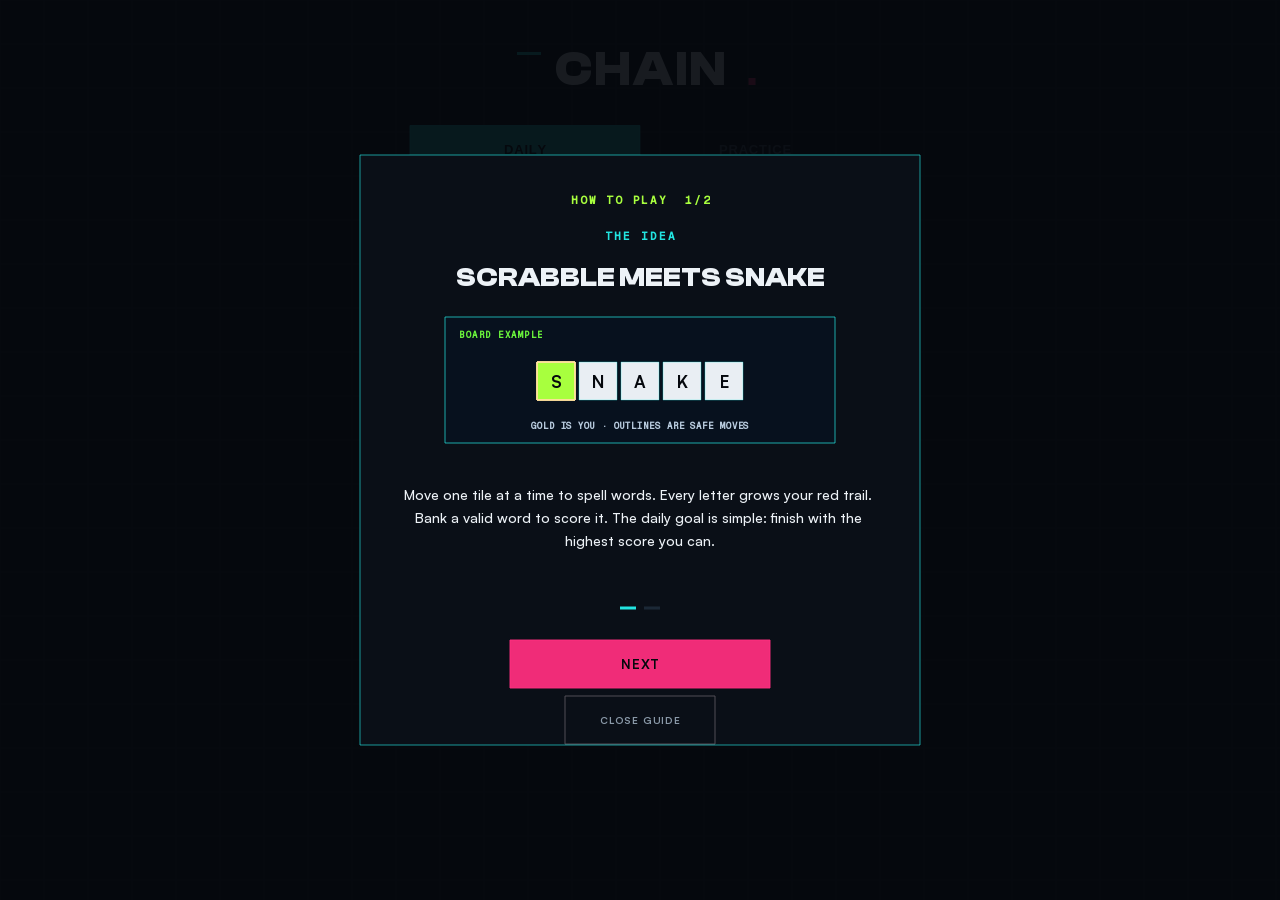
==== index.html @ cb16b229 "Build CHAIN daily word game" ====
<!doctype html>
<html lang="en">
  <head>
    <meta charset="UTF-8">
    <meta name="viewport" content="width=device-width, initial-scale=1.0, viewport-fit=cover">
    <title>CHAIN</title>
    <link rel="icon" type="image/png" href="assets/brand/chain-app-icon.png">
    <link rel="stylesheet" href="css/tokens.css?v=13">
    <link rel="stylesheet" href="css/app.css?v=13">
  </head>
  <body>
    <main id="game" aria-label="CHAIN word puzzle game"></main>
    <section id="loading" aria-live="polite">
      <h1 class="loading-title">CHAIN</h1>
      <div class="loading-track" aria-hidden="true"><div id="loading-bar"></div></div>
      <p id="loading-status">Building the word grid…</p>
    </section>

    <script>window.CHAIN_CONFIG = { supabaseUrl: "", supabaseAnonKey: "", authRedirectUrl: "" };</script>
    <script src="vendor/supabase.js"></script>
    <script src="vendor/phaser.min.js"></script>
    <script src="js/words.js?v=13"></script>
    <script src="js/board.js?v=13"></script>
    <script src="js/ads.js?v=13"></script>
    <script src="js/online.js?v=13"></script>
    <script src="js/snake.js?v=13"></script>
    <script src="js/ui.js?v=13"></script>
    <script src="js/main.js?v=13"></script>
  </body>
</html>
---- css/tokens.css ----
:root {
  color-scheme: dark;

  --bg-base: #05080D;
  --bg-panel: #0A0F17;
  --bg-elevated: #111925;
  --grid-line: #1B2836;

  --ink-primary: #EDF2F7;
  --ink-secondary: #8A99A8;
  --ink-tertiary: #4E5C6B;

  --accent-cyan: #22E4E0;
  --accent-magenta: #FF2E7E;
  --accent-lime: #A8FF3E;

  --tile-face: #E9EEF3;
  --tile-letter: #05080D;
  --tile-body: #16222F;
  --tile-body-ink: #5B6B7A;

  --glow-cyan: 0 0 12px rgba(34, 228, 224, 0.35);
  --glow-magenta: 0 0 16px rgba(255, 46, 126, 0.40);
  --glow-lime: 0 0 12px rgba(168, 255, 62, 0.35);
  --glow-soft: 0 0 24px rgba(34, 228, 224, 0.12);

  --s-1: 4px;
  --s-2: 8px;
  --s-3: 12px;
  --s-4: 16px;
  --s-5: 24px;
  --s-6: 32px;
  --s-7: 48px;
  --s-8: 64px;

  --r-sm: 3px;
  --r-md: 5px;
  --r-lg: 8px;
  --r-pill: 999px;

  --border-subtle: 1px solid rgba(237, 242, 247, 0.08);
  --border-active: 1px solid rgba(34, 228, 224, 0.45);

  --t-display: 44px;
  --t-h1: 28px;
  --t-h2: 20px;
  --t-body: 15px;
  --t-label: 12px;
  --t-micro: 11px;

  --dur-fast: 120ms;
  --dur-base: 220ms;
  --dur-slow: 400ms;
  --ease-out: cubic-bezier(0.22, 1, 0.36, 1);
  --ease-inout: cubic-bezier(0.65, 0, 0.35, 1);

  --content-max: 460px;
  --touch-min: 48px;
}

:root[data-high-contrast="true"] {
  --ink-secondary: #B8C4D0;
  --grid-line: #31465A;
  --glow-cyan: none;
  --glow-magenta: none;
  --glow-lime: none;
  --glow-soft: none;
}
---- css/app.css ----
@font-face {
  font-family: "Clash Display";
  src: url("../assets/fonts/clash-display-700.woff2") format("woff2");
  font-style: normal;
  font-weight: 700;
  font-display: block;
}

@font-face {
  font-family: "Satoshi";
  src: url("../assets/fonts/satoshi-500.woff2") format("woff2");
  font-style: normal;
  font-weight: 500;
  font-display: swap;
}

@font-face {
  font-family: "Satoshi";
  src: url("../assets/fonts/satoshi-700.woff2") format("woff2");
  font-style: normal;
  font-weight: 700;
  font-display: swap;
}

@font-face {
  font-family: "Geist Mono";
  src: url("../assets/fonts/geist-mono-500.woff2") format("woff2");
  font-style: normal;
  font-weight: 500;
  font-display: swap;
}

* {
  box-sizing: border-box;
}

html,
body {
  width: 100%;
  height: 100%;
  min-height: 100%;
  margin: 0;
  overflow: hidden;
  overscroll-behavior: none;
  -webkit-text-size-adjust: 100%;
  background-color: var(--bg-base);
  background-image:
    linear-gradient(color-mix(in srgb, var(--grid-line) 35%, transparent) 1px, transparent 1px),
    linear-gradient(90deg, color-mix(in srgb, var(--grid-line) 35%, transparent) 1px, transparent 1px);
  background-size: 44px 44px, 44px 44px;
  color: var(--ink-primary);
  font-family: "Satoshi", sans-serif;
}

body {
  display: grid;
  place-items: center;
}

#game {
  width: 100%;
  height: 100dvh;
  min-height: 100dvh;
  touch-action: none;
}

#game canvas {
  display: block;
  width: 100% !important;
  height: 100% !important;
  image-rendering: auto;
  touch-action: none;
}

#loading {
  position: fixed;
  inset: 0;
  z-index: 10;
  display: grid;
  place-content: center;
  gap: var(--s-4);
  text-align: center;
  background: var(--bg-base);
  transition: opacity var(--dur-base) var(--ease-out);
}

#loading.hidden {
  pointer-events: none;
  opacity: 0;
}

.loading-title {
  margin: 0;
  color: var(--accent-cyan);
  font-family: "Clash Display", sans-serif;
  font-size: clamp(var(--t-display), 10vw, var(--s-8));
  font-weight: 700;
  letter-spacing: 0.12em;
  line-height: 0.95;
  text-shadow: var(--glow-cyan);
}

.loading-track {
  width: min(72vw, 320px);
  height: var(--s-1);
  overflow: hidden;
  border-radius: var(--r-pill);
  background: var(--bg-elevated);
}

#loading-bar {
  width: 8%;
  height: 100%;
  border-radius: inherit;
  background: var(--accent-magenta);
  box-shadow: var(--glow-magenta);
  transition: width var(--dur-base) var(--ease-out);
}

#loading-status {
  margin: 0;
  color: var(--ink-secondary);
  font-size: var(--t-body);
}

@media (prefers-reduced-motion: reduce) {
  #loading,
  #loading-bar {
    transition-duration: 0ms;
  }
}

.test-ad {
  position: fixed;
  inset: 0;
  z-index: 100;
  display: grid;
  place-content: center;
  gap: var(--s-3);
  padding: var(--s-6);
  background: #020305;
  color: var(--ink-primary);
  text-align: center;
}

.test-ad strong {
  color: var(--accent-magenta);
  font-family: "Clash Display", sans-serif;
  font-size: var(--t-h1);
}

.test-ad span,
.test-ad small {
  font-family: "Geist Mono", monospace;
  letter-spacing: 0.1em;
}

.online-panel {
  position: fixed;
  inset: 0;
  z-index: 90;
  display: grid;
  place-items: center;
  padding: max(24px, env(safe-area-inset-top)) 24px max(24px, env(safe-area-inset-bottom));
  background: rgba(2, 4, 7, 0.9);
}

.online-panel[hidden] {
  display: none;
}

.online-card {
  position: relative;
  width: min(100%, var(--content-max));
  max-height: min(720px, 90dvh);
  overflow: auto;
  border: var(--border-active);
  border-radius: var(--r-md);
  padding: 40px 24px 24px;
  background: var(--bg-panel);
  box-shadow: var(--glow-soft);
}

.online-close {
  position: absolute;
  top: 8px;
  right: 8px;
  width: 48px;
  height: 48px;
  border: 0;
  background: transparent;
  color: var(--ink-secondary);
  font: 500 30px/1 "Satoshi", sans-serif;
}

.online-kicker {
  margin: 0 0 8px;
  color: var(--accent-lime);
  font: 500 var(--t-micro)/1.2 "Geist Mono", monospace;
  letter-spacing: 0.14em;
}

.online-card h2 {
  margin: 0 0 12px;
  color: var(--ink-primary);
  font: 700 var(--t-h1)/1.05 "Clash Display", sans-serif;
}

.online-card p {
  margin: 0 0 20px;
  color: var(--ink-secondary);
  font-size: 14px;
  line-height: 1.55;
}

.online-card form {
  display: grid;
  gap: 16px;
}

.online-card label {
  display: grid;
  gap: 7px;
  color: var(--ink-secondary);
  font: 500 var(--t-micro)/1.2 "Geist Mono", monospace;
  letter-spacing: 0.1em;
}

.online-card input {
  width: 100%;
  min-height: 50px;
  border: var(--border-subtle);
  border-radius: var(--r-sm);
  padding: 0 14px;
  background: var(--bg-elevated);
  color: var(--ink-primary);
  font: 500 16px/1 "Satoshi", sans-serif;
}

.online-card input:focus {
  border-color: var(--accent-cyan);
  outline: 2px solid rgba(34, 228, 224, 0.18);
}

.online-card button[type="submit"],
.secondary-online {
  min-height: 50px;
  border: 1px solid var(--accent-magenta);
  border-radius: var(--r-sm);
  padding: 0 16px;
  background: var(--accent-magenta);
  color: var(--tile-letter);
  font: 700 13px/1 "Satoshi", sans-serif;
  letter-spacing: 0.05em;
}

.secondary-online.in-form {
  margin-top: -4px;
}

.quiet-online {
  width: 100%;
  min-height: 48px;
  margin-top: 10px;
  border: 0;
  background: transparent;
  color: var(--ink-secondary);
  font: 700 11px/1 "Geist Mono", monospace;
  letter-spacing: 0.08em;
  text-decoration: underline;
  text-underline-offset: 4px;
}

.destructive-online {
  margin-top: 0;
  color: #ff6b70;
}

.secondary-online {
  width: 100%;
  margin-top: 12px;
  border-color: var(--grid-line);
  background: var(--bg-elevated);
  color: var(--ink-primary);
}

.online-status {
  margin-top: 16px !important;
  color: var(--ink-secondary) !important;
  font-family: "Geist Mono", monospace !important;
  font-size: 12px !important;
}

.leaderboard-list {
  display: grid;
  gap: 6px;
  margin: 0;
  padding: 0;
  list-style: none;
}

.leaderboard-list li {
  display: grid;
  grid-template-columns: 28px minmax(0, 1fr) auto;
  align-items: center;
  gap: 8px;
  min-height: 54px;
  border: var(--border-subtle);
  border-radius: var(--r-sm);
  padding: 8px 12px;
  background: var(--bg-elevated);
}

.leaderboard-list li.is-you {
  border-color: var(--accent-cyan);
}

.leaderboard-list li > span,
.leaderboard-list li > b {
  font-family: "Geist Mono", monospace;
}

.leaderboard-list li > small {
  grid-column: 2;
  color: var(--ink-tertiary);
}

.leaderboard-list li > b {
  grid-column: 3;
  grid-row: 1 / span 2;
  color: var(--accent-lime);
}
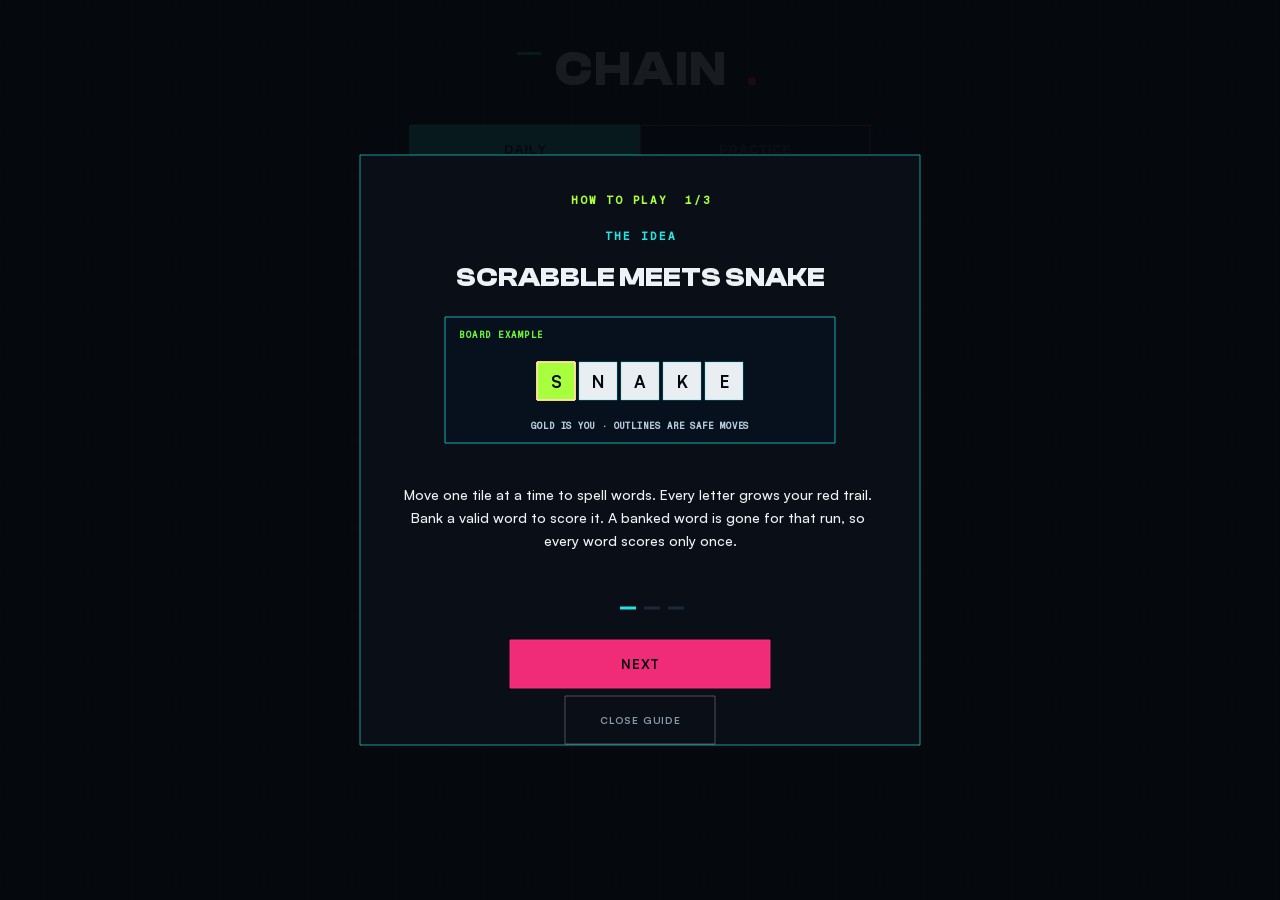
==== commit 0cdf2370: "describe what changed" ====
--- a/index.html
+++ b/index.html
@@ -5,8 +5,8 @@
     <meta name="viewport" content="width=device-width, initial-scale=1.0, viewport-fit=cover">
     <title>CHAIN</title>
     <link rel="icon" type="image/png" href="assets/brand/chain-app-icon.png">
-    <link rel="stylesheet" href="css/tokens.css?v=13">
-    <link rel="stylesheet" href="css/app.css?v=13">
+    <link rel="stylesheet" href="css/tokens.css?v=14">
+    <link rel="stylesheet" href="css/app.css?v=14">
   </head>
   <body>
     <main id="game" aria-label="CHAIN word puzzle game"></main>
@@ -16,15 +16,19 @@
       <p id="loading-status">Building the word grid…</p>
     </section>
 
-    <script>window.CHAIN_CONFIG = { supabaseUrl: "", supabaseAnonKey: "", authRedirectUrl: "" };</script>
+    <script>window.CHAIN_CONFIG = {
+  supabaseUrl: "https://levixlvicddbzcklbtxf.supabase.co",
+  supabaseAnonKey: "sb_publishable_ghTcmkAq2MgdxMSlIds0Vg_2mtX-djz",
+  authRedirectUrl: "https://OrionMac24.github.io/chain-game/"
+};</script>
     <script src="vendor/supabase.js"></script>
     <script src="vendor/phaser.min.js"></script>
-    <script src="js/words.js?v=13"></script>
-    <script src="js/board.js?v=13"></script>
-    <script src="js/ads.js?v=13"></script>
-    <script src="js/online.js?v=13"></script>
-    <script src="js/snake.js?v=13"></script>
-    <script src="js/ui.js?v=13"></script>
-    <script src="js/main.js?v=13"></script>
+    <script src="js/words.js?v=14"></script>
+    <script src="js/board.js?v=14"></script>
+    <script src="js/ads.js?v=14"></script>
+    <script src="js/online.js?v=14"></script>
+    <script src="js/snake.js?v=14"></script>
+    <script src="js/ui.js?v=14"></script>
+    <script src="js/main.js?v=14"></script>
   </body>
 </html>
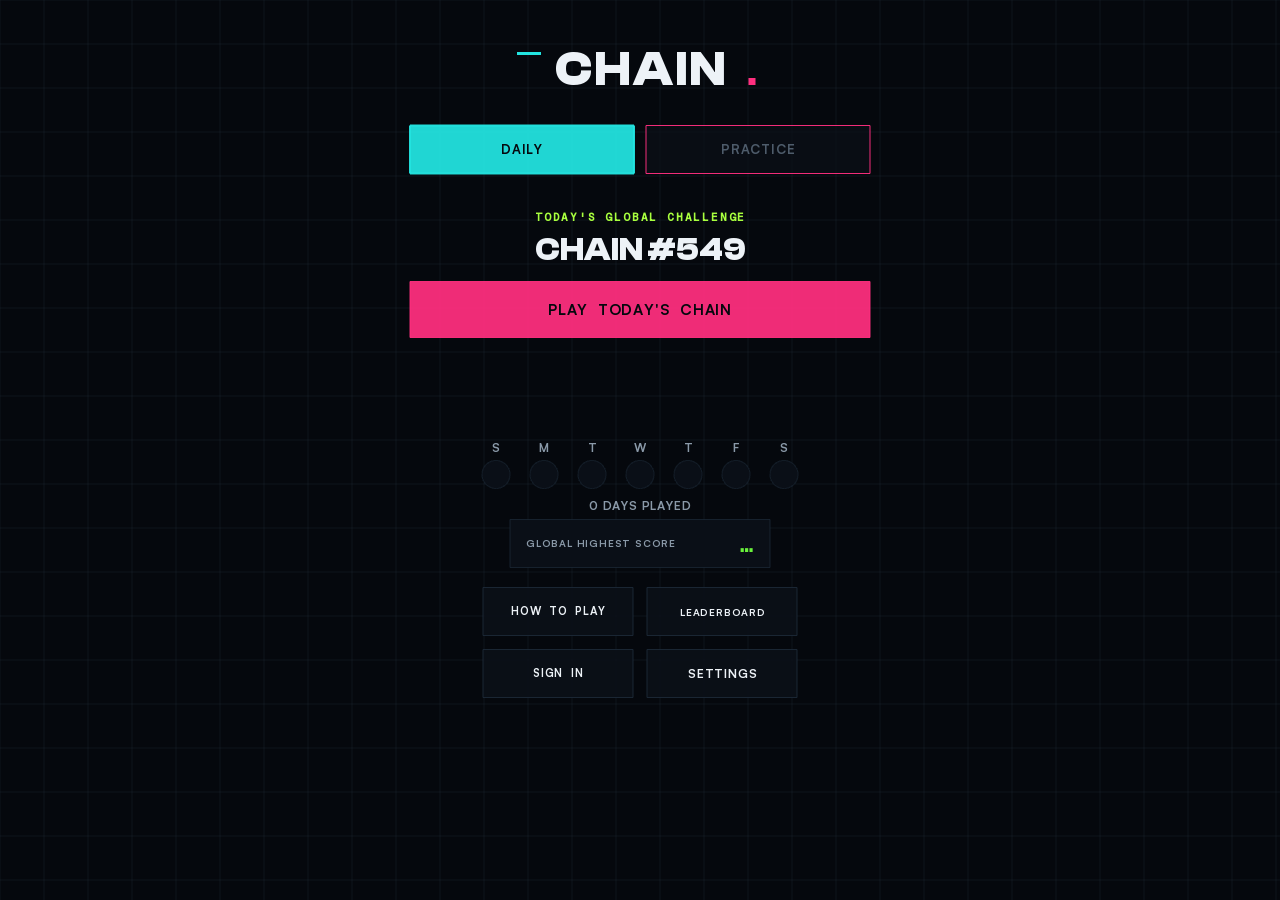
==== commit 3b3aa383: "v17: auth fixes, realtime leaderboard, new round rules" ====
--- a/index.html
+++ b/index.html
@@ -5,8 +5,8 @@
     <meta name="viewport" content="width=device-width, initial-scale=1.0, viewport-fit=cover">
     <title>CHAIN</title>
     <link rel="icon" type="image/png" href="assets/brand/chain-app-icon.png">
-    <link rel="stylesheet" href="css/tokens.css?v=14">
-    <link rel="stylesheet" href="css/app.css?v=14">
+    <link rel="stylesheet" href="css/tokens.css?v=19">
+    <link rel="stylesheet" href="css/app.css?v=19">
   </head>
   <body>
     <main id="game" aria-label="CHAIN word puzzle game"></main>
@@ -23,12 +23,12 @@
 };</script>
     <script src="vendor/supabase.js"></script>
     <script src="vendor/phaser.min.js"></script>
-    <script src="js/words.js?v=14"></script>
-    <script src="js/board.js?v=14"></script>
-    <script src="js/ads.js?v=14"></script>
-    <script src="js/online.js?v=14"></script>
-    <script src="js/snake.js?v=14"></script>
-    <script src="js/ui.js?v=14"></script>
-    <script src="js/main.js?v=14"></script>
+    <script src="js/words.js?v=19"></script>
+    <script src="js/board.js?v=19"></script>
+    <script src="js/ads.js?v=19"></script>
+    <script src="js/online.js?v=19"></script>
+    <script src="js/snake.js?v=19"></script>
+    <script src="js/ui.js?v=19"></script>
+    <script src="js/main.js?v=19"></script>
   </body>
 </html>
--- a/css/app.css
+++ b/css/app.css
@@ -174,7 +174,7 @@
   width: min(100%, var(--content-max));
   max-height: min(720px, 90dvh);
   overflow: auto;
-  border: var(--border-active);
+  border: var(--border-subtle);
   border-radius: var(--r-md);
   padding: 40px 24px 24px;
   background: var(--bg-panel);
@@ -312,7 +312,14 @@
 }
 
 .leaderboard-list li.is-you {
-  border-color: var(--accent-cyan);
+  border-color: var(--accent-lime);
+}
+
+.leaderboard-live {
+  margin: -8px 0 14px !important;
+  color: var(--accent-lime) !important;
+  font: 500 10px/1.2 "Geist Mono", monospace !important;
+  letter-spacing: 0.12em;
 }
 
 .leaderboard-list li > span,
